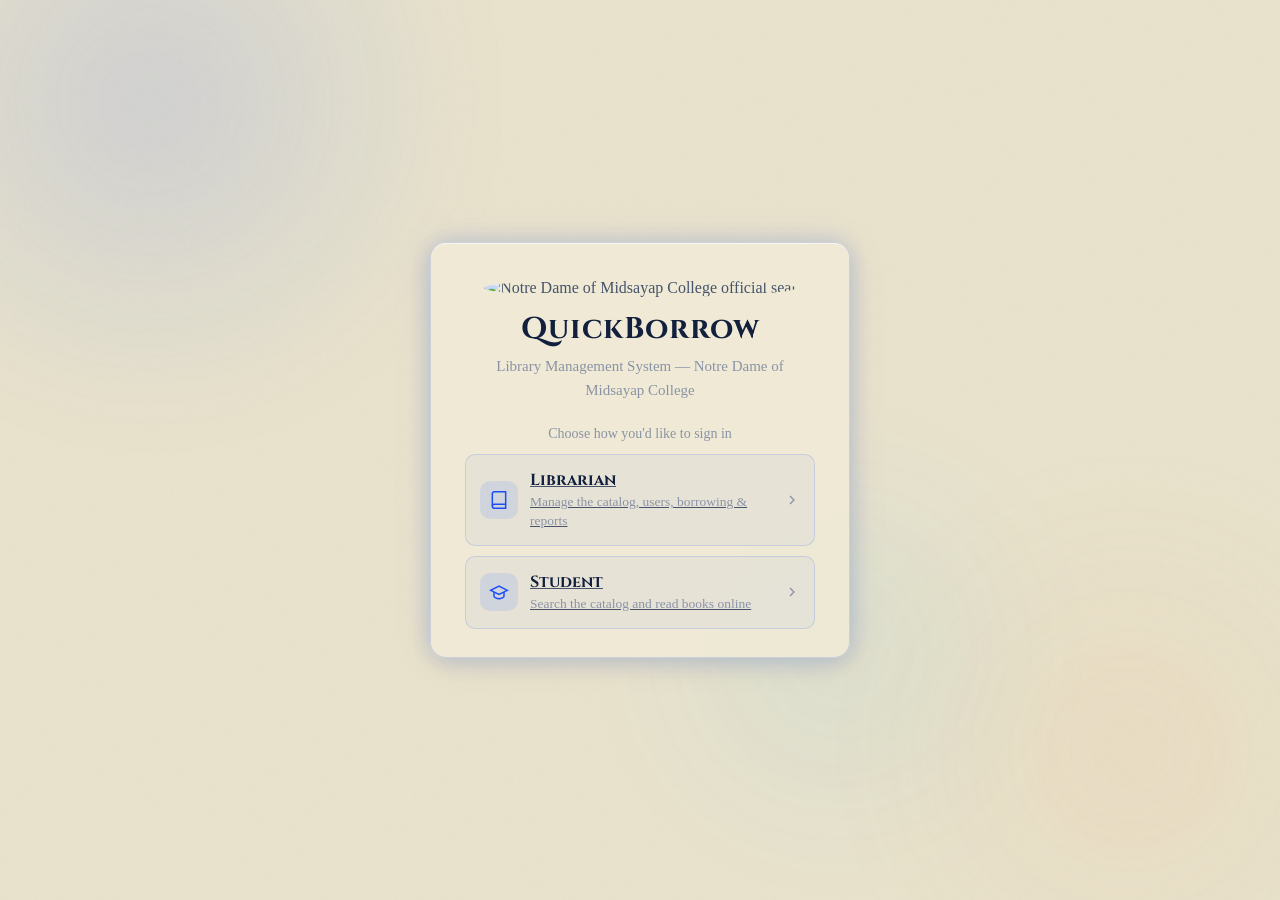
==== index.html @ 8b4ded71 "Add files via upload" ====
<!DOCTYPE html>
<html lang="en">
<head>
  <meta charset="UTF-8"/>
  <meta name="viewport" content="width=device-width, initial-scale=1.0"/>
  <title>QuickBorrow — Notre Dame of Midsayap College</title>
  <link rel="preconnect" href="https://fonts.googleapis.com"/>
  <link href="https://fonts.googleapis.com/css2?family=Cinzel:wght@400;600;700;900&family=Raleway:wght@300;400;500;600;700&family=Fira+Code:wght@400;500&display=swap" rel="stylesheet"/>
  <link rel="stylesheet" href="style.css"/>
</head>
<body class="app-locked">

  <a href="#mainContent" class="skip-link">Skip to main content</a>

  <!-- Ambient background orbs -->
  <div class="orb orb-1"></div>
  <div class="orb orb-2"></div>
  <div class="orb orb-3"></div>
  <div class="noise-overlay"></div>

  <!-- ===================== LANDING: choose a portal ===================== -->
  <div class="login-screen" style="display:flex" id="mainContent">
    <div class="login-card glass-modal" role="main" aria-labelledby="landingTitle" aria-describedby="landingSubtitle">
      <div class="login-logo">
        <img id="landingNdmLogo" alt="Notre Dame of Midsayap College official seal" class="seal-img"/>
      </div>
      <h1 id="landingTitle" class="login-title">QuickBorrow</h1>
      <p id="landingSubtitle" class="login-subtitle">Library Management System — Notre Dame of Midsayap College</p>

      <div class="role-select">
        <p class="role-select-prompt">Choose how you'd like to sign in</p>

        <a href="librarian.html" class="role-select-card">
          <span class="role-select-icon" aria-hidden="true"><svg width="20" height="20" viewBox="0 0 24 24" fill="none" stroke="currentColor" stroke-width="1.8"><path d="M4 19.5A2.5 2.5 0 0 1 6.5 17H20"/><path d="M6.5 2H20v20H6.5A2.5 2.5 0 0 1 4 19.5v-15A2.5 2.5 0 0 1 6.5 2z"/></svg></span>
          <span class="role-select-text">
            <span class="role-select-card-title">Librarian</span>
            <span class="role-select-card-desc">Manage the catalog, users, borrowing &amp; reports</span>
          </span>
          <svg class="role-select-arrow" width="16" height="16" viewBox="0 0 24 24" fill="none" stroke="currentColor" stroke-width="2" aria-hidden="true"><path d="m9 18 6-6-6-6"/></svg>
        </a>

        <a href="student.html" class="role-select-card">
          <span class="role-select-icon" aria-hidden="true"><svg width="20" height="20" viewBox="0 0 24 24" fill="none" stroke="currentColor" stroke-width="1.8"><path d="M22 10 12 5 2 10l10 5 10-5z"/><path d="M6 12v5c0 1.5 3 3 6 3s6-1.5 6-3v-5"/></svg></span>
          <span class="role-select-text">
            <span class="role-select-card-title">Student</span>
            <span class="role-select-card-desc">Search the catalog and read books online</span>
          </span>
          <svg class="role-select-arrow" width="16" height="16" viewBox="0 0 24 24" fill="none" stroke="currentColor" stroke-width="2" aria-hidden="true"><path d="m9 18 6-6-6-6"/></svg>
        </a>
      </div>
    </div>
  </div>

  <script>
    // Each portal is now its own page (librarian.html / student.html) with
    // its own dedicated login form. If someone already has an active
    // session — e.g. they came back to this chooser without logging out —
    // send them straight to their portal instead of making them pick again.
    (function(){
      var role = sessionStorage.getItem('qb2_role');
      var active = sessionStorage.getItem('qb2_session') === 'active';
      if (active && role === 'librarian') window.location.replace('librarian.html');
      if (active && role === 'student') window.location.replace('student.html');
    })();
    var seal = document.getElementById('landingNdmLogo');
    if (seal) seal.src = 'https://tse2.mm.bing.net/th/id/OIP.Dg1QxmBsTRMotX-hBVGp9gHaG8?pid=Api&h=220&P=0';
  </script>
</body>
</html>
---- style.css ----
/* ============================================================
   QUICKBORROW — Notre Dame of Midsayap College
   Color Palette:
   --green (primary):  #1B4EF5  (brand blue — ~30% of the UI:
                                  sidebar, buttons, links, active states)
   --bg-base:           #F5F5F5 (dominant neutral background — ~50%)
   --white:             #FFFFFF (card / surface color — ~20%, "on white")
   --gold (accent):     #F2994A (secondary accent — Popular/Fine highlights)
   --teal:              #17A2E8 (informational accent)
   --red:               #D94040 (status only — overdue/danger; kept for
                                  usability, not part of the brand palette)
   Design: Clean light UI, soft glass cards on a pale grey canvas
   (Variable names kept as --green/--gold for compatibility with the
   rest of the stylesheet — their values now point at the new palette.)
   ============================================================ */

:root {
  /* Core brand colors */
  --green:       #1B4EF5;
  --green-mid:   #2F5DF6;
  --green-lite:  #1B4EF5;
  --green-pale:  rgba(27,78,245,.10);
  --gold:        #F2994A;
  --gold-lite:   #B45309;
  --gold-pale:   rgba(242,153,74,.14);
  --teal:        #17A2E8;
  --teal-pale:   rgba(23,162,232,.14);
  --red:         #D94040;
  --red-pale:    rgba(217,64,64,.10);
  --cream:       #F5F5F5;
  --white:       #FFFFFF;

  /* Backgrounds — softened to a muted khaki tone instead of bright white/grey */
  --bg-base:   #E8E2CC;
  --bg-deep:   #DED6BA;
  --bg-orb1:   #D3C8A3;
  --bg-orb2:   #E3D2AE;
  --bg-orb3:   #D6CBA8;

  /* Glass / surfaces (khaki-tinted cards on the muted canvas) */
  --glass-bg:     rgba(238, 231, 208, 0.74);
  --glass-bg2:    rgba(240, 234, 214, 0.90);
  --glass-border: rgba(27, 78, 245, 0.16);
  --glass-gold:   rgba(242, 153, 74, 0.18);
  --glass-hover:  rgba(27, 78, 245, 0.07);

  /* Text */
  --text-bright: #12203D;
  --text-main:   #47536B;
  --text-dim:    #8A93A6;

  /* Typography */
  --font-display: 'Cinzel', serif;
  --font-body:    'Times New Roman', George-serif;
  --font-mono:    'Fira Code', monospace;

  /* Layout */
  --nav-w:      270px;
  --topbar-h:   62px;
  --radius-sm:  6px;
  --radius:     10px;
  --radius-lg:  16px;

  /* Glows (softened for a light UI) */
  --glow-green: 0 0 24px rgba(27,78,245,.16), 0 0 48px rgba(27,78,245,.06);
  --glow-gold:  0 0 24px rgba(242,153,74,.18), 0 0 48px rgba(242,153,74,.06);
  --glow-teal:  0 0 18px rgba(23,162,232,.16);

  /* Glass shadow */
  --glass-shadow: 0 8px 28px rgba(18,32,61,.08), inset 0 1px 0 rgba(255,255,255,.6);
}


/* ---- RESET ---- */
*, *::before, *::after { box-sizing: border-box; margin: 0; padding: 0; }
html { scroll-behavior: smooth; }
img, svg { max-width: 100%; }
body {
  background: var(--bg-base);
  color: var(--text-main);
  font-family: var(--font-body);
  font-size: 16px;
  font-weight: 400;
  min-height: 100vh;
  overflow-x: hidden;
}

/* ---- AMBIENT BACKGROUND ---- */
.orb {
  position: fixed;
  border-radius: 50%;
  filter: blur(80px);
  opacity: .55;
  pointer-events: none;
  z-index: 0;
  animation: drift 20s infinite alternate ease-in-out;
}
.orb-1 {
  width: 600px; height: 600px;
  background: radial-gradient(circle, rgba(27,78,245,.5), transparent 70%);
  top: -200px; left: -150px;
  animation-duration: 18s;
}
.orb-2 {
  width: 500px; height: 500px;
  background: radial-gradient(circle, rgba(242,153,74,.35), transparent 70%);
  bottom: -100px; right: -100px;
  animation-duration: 24s; animation-delay: -8s;
}
.orb-3 {
  width: 400px; height: 400px;
  background: radial-gradient(circle, rgba(23,162,232,.3), transparent 70%);
  top: 50%; left: 50%;
  animation-duration: 30s; animation-delay: -14s;
}
@keyframes drift {
  0%   { transform: translate(0, 0) scale(1); }
  50%  { transform: translate(30px, -40px) scale(1.05); }
  100% { transform: translate(-20px, 30px) scale(.95); }
}
.noise-overlay {
  position: fixed; inset: 0; z-index: 1;
  background-image: url("data:image/svg+xml,%3Csvg viewBox='0 0 256 256' xmlns='http://www.w3.org/2000/svg'%3E%3Cfilter id='noise'%3E%3CfeTurbulence type='fractalNoise' baseFrequency='0.9' numOctaves='4' stitchTiles='stitch'/%3E%3C/filter%3E%3Crect width='100%25' height='100%25' filter='url(%23noise)' opacity='0.03'/%3E%3C/svg%3E");
  pointer-events: none; opacity: .4;
}

/* ---- GLASSMORPHISM MIXIN ---- */
.glass-card {
  background: var(--glass-bg);
  border: 1px solid var(--glass-border);
  border-radius: var(--radius-lg);
  box-shadow: var(--glass-shadow);
  -webkit-backdrop-filter: blur(20px) saturate(1.4);
  backdrop-filter: blur(20px) saturate(1.4);
  padding: 22px;
  margin-bottom: 18px;
  position: relative; z-index: 2;
  transition: border-color .25s, box-shadow .25s;
}
.glass-card:hover { border-color: rgba(76,125,255,.28); }
.glass-card.no-pad { padding: 0; overflow: hidden; }
/* .glass-card.wide and .glass-card.form-card layout handled by parent grid */

/* ---- SIDEBAR ---- */
.sidebar {
  position: fixed; left: 0; top: 0; bottom: 0;
  width: var(--nav-w);
  background: var(--glass-bg2);
  border-right: 1px solid var(--glass-border);
  -webkit-backdrop-filter: blur(30px) saturate(1.5);
  backdrop-filter: blur(30px) saturate(1.5);
  z-index: 200;
  display: flex; flex-direction: column;
  box-shadow: 4px 0 40px rgba(0,0,0,.5);
  transition: transform .3s cubic-bezier(.4,0,.2,1);
}
/* Vertical gold accent line */
.sidebar::after {
  content: '';
  position: absolute; right: 0; top: 15%; bottom: 15%; width: 1px;
  background: linear-gradient(180deg, transparent, var(--gold), transparent);
  opacity: .35;
}

.sidebar-header {
  display: flex; align-items: center; gap: 14px;
  padding: 20px 18px 16px;
}
.logo-seal {
  width: clamp(44px, 8vw, 56px); height: clamp(44px, 8vw, 56px); flex-shrink: 0;
  border-radius: 50%;
  border: 2px solid rgba(242,153,74,.5);
  overflow: hidden;
  box-shadow: 0 0 0 3px rgba(27,78,245,.3), var(--glow-gold);
  background: rgba(255,255,255,.08);
  display: flex; align-items: center; justify-content: center;
}
.seal-img {
  width: 100%; height: 100%;
  object-fit: cover;
  border-radius: 50%;
}
.logo-school {
  display: block;
  font-family: var(--font-display);
  font-size: 12.5px; font-weight: 600;
  color: var(--gold-lite);
  letter-spacing: .5px;
  line-height: 1.4;
  text-shadow: 0 0 12px rgba(242,153,74,.4);
}
.logo-system {
  display: block;
  font-family: var(--font-mono);
  font-size: 11px; color: var(--text-dim);
  letter-spacing: 1px;
  margin-top: 3px;
}

.sidebar-divider {
  height: 1px;
  background: linear-gradient(90deg, transparent, var(--glass-border), transparent);
  margin: 4px 14px 12px;
}

.nav-links { list-style: none; flex: 1; padding: 0 10px; overflow-y: auto; }
.nav-item {
  display: flex; align-items: center; gap: 12px;
  padding: 11px 14px;
  border-radius: var(--radius);
  cursor: pointer;
  font-family: var(--font-body);
  font-size: 15px; font-weight: 500;
  color: var(--text-dim);
  transition: all .2s;
  position: relative;
  margin-bottom: 4px;
  letter-spacing: .3px;
}
.nav-item::before {
  content: '';
  position: absolute; inset: 0;
  border-radius: var(--radius);
  background: linear-gradient(135deg, rgba(76,125,255,.08), transparent);
  opacity: 0; transition: opacity .2s;
}
.nav-item:hover { color: var(--green-lite); background: rgba(76,125,255,.06); }
.nav-item:hover::before { opacity: 1; }
.nav-item.active {
  color: var(--text-bright);
  background: rgba(27,78,245,.3);
  border: 1px solid rgba(76,125,255,.25);
  box-shadow: 0 2px 16px rgba(27,78,245,.2), inset 0 1px 0 rgba(255,255,255,.05);
}
.nav-item.active::before { opacity: 1; }
.nav-item.active .nav-icon { color: var(--green-lite); }
.nav-icon { display: flex; align-items: center; color: inherit; flex-shrink: 0; }
.nav-label { font-weight: 500; }

.sidebar-footer {
  padding: 14px 18px;
  border-top: 1px solid var(--glass-border);
  display: flex; flex-direction: column; gap: 6px;
}
.system-status {
  display: flex; align-items: center; gap: 8px;
  font-family: var(--font-mono); font-size: 12px;
  color: var(--green-lite); letter-spacing: 1px;
}
.status-dot {
  width: 7px; height: 7px; border-radius: 50%;
  background: var(--green-lite);
  box-shadow: 0 0 8px var(--green-lite);
  animation: statusPulse 2.5s infinite;
}
@keyframes statusPulse {
  0%,100%{opacity:1;box-shadow:0 0 8px var(--green-lite);}
  50%{opacity:.4;box-shadow:0 0 2px var(--green-lite);}
}
.sidebar-clock {
  font-family: var(--font-mono); font-size: 13px;
  color: var(--text-dim); letter-spacing: 2px;
}

/* ---- MAIN CONTENT ---- */
.main-content {
  margin-left: var(--nav-w);
  min-height: 100vh;
  display: flex; flex-direction: column;
  position: relative; z-index: 2;
}

/* ---- TOPBAR ---- */
.topbar {
  height: var(--topbar-h);
  background: var(--glass-bg2);
  border-bottom: 1px solid var(--glass-border);
  -webkit-backdrop-filter: blur(20px);
  backdrop-filter: blur(20px);
  display: flex; align-items: center; gap: 16px;
  padding: 0 28px;
  position: sticky; top: 0; z-index: 100;
  box-shadow: 0 2px 20px rgba(0,0,0,.35);
}
.menu-toggle {
  display: none; background: none; border: none;
  color: var(--green-lite); cursor: pointer;
  padding: 4px;
}
.topbar-title {
  font-family: var(--font-display);
  font-size: 15px; font-weight: 600;
  color: var(--text-bright);
  letter-spacing: 1px;
}
.topbar-right { margin-left: auto; display: flex; align-items: center; gap: 20px; }
.topbar-date {
  font-family: var(--font-mono); font-size: 13px;
  color: var(--text-dim); letter-spacing: .5px;
}
.topbar-user {
  display: flex; align-items: center; gap: 6px;
  font-family: var(--font-body); font-size: 14px; font-weight: 500;
  color: var(--gold-lite);
  padding: 5px 12px;
  background: var(--gold-pale);
  border: 1px solid rgba(242,153,74,.25);
  border-radius: 20px;
}
.topbar-avatar { width: 18px; height: 18px; border-radius: 50%; object-fit: cover; }

/* ---- PAGES ---- */
.page { display: none; padding: 28px 28px; animation: slideUp .3s ease; }
.page.active { display: block; }
@keyframes slideUp {
  from { opacity:0; transform:translateY(12px); }
  to   { opacity:1; transform:none; }
}
.page-header { margin-bottom: 28px; }
.page-title {
  font-family: var(--font-display);
  font-size: 24px; font-weight: 750;
  color: var(--text-bright);
  letter-spacing: 2px;
  line-height: 1.2;
}
.page-subtitle {
  font-family: var(--font-body); font-size: 14px;
  color: var(--text-dim); margin-top: 6px;
  letter-spacing: .5px;
}

/* ---- STAT CARDS ---- */
.stats-grid {
  display: grid;
  grid-template-columns: repeat(auto-fill, minmax(200px,1fr));
  gap: 14px; margin-bottom: 20px;
}
.stat-card {
  background: var(--glass-bg);
  border: 1px solid var(--glass-border);
  border-radius: var(--radius-lg);
  padding: 20px 20px 16px;
  -webkit-backdrop-filter: blur(20px);
  backdrop-filter: blur(20px);
  box-shadow: var(--glass-shadow);
  position: relative; overflow: hidden;
  transition: transform .2s, box-shadow .2s;
}
.stat-card::before {
  content: ''; position: absolute; top:0; left:0; right:0; height:2px;
  border-radius: var(--radius-lg) var(--radius-lg) 0 0;
}
.stat-card:hover { transform: translateY(-3px); }
.stat-card.green-accent::before { background: linear-gradient(90deg, var(--green-lite), transparent); }
.stat-card.green-accent:hover   { box-shadow: var(--glass-shadow), var(--glow-green); border-color: rgba(76,125,255,.35); }
.stat-card.gold-accent::before  { background: linear-gradient(90deg, var(--gold), transparent); }
.stat-card.gold-accent:hover    { box-shadow: var(--glass-shadow), var(--glow-gold); border-color: rgba(242,153,74,.35); }
.stat-card.teal-accent::before  { background: linear-gradient(90deg, var(--teal), transparent); }
.stat-card.teal-accent:hover    { box-shadow: var(--glass-shadow), var(--glow-teal); border-color: rgba(23,162,232,.35); }
.stat-card.red-accent::before   { background: linear-gradient(90deg, var(--red), transparent); }
.stat-card.red-accent:hover     { box-shadow: var(--glass-shadow), 0 0 20px rgba(217,64,64,.2); border-color: rgba(217,64,64,.35); }

.stat-top { display: flex; align-items: center; justify-content: space-between; margin-bottom: 12px; }
.stat-icon-wrap {
  width: 38px; height: 38px;
  border-radius: var(--radius);
  display: flex; align-items: center; justify-content: center;
  border: 1px solid;
}
.stat-icon-wrap.green { background: var(--green-pale); border-color: rgba(76,125,255,.25); color: var(--green-lite); }
.stat-icon-wrap.gold  { background: var(--gold-pale);  border-color: rgba(242,153,74,.25); color: var(--gold-lite); }
.stat-icon-wrap.teal  { background: var(--teal-pale);  border-color: rgba(23,162,232,.25); color: var(--teal); }
.stat-icon-wrap.red   { background: var(--red-pale);   border-color: rgba(217,64,64,.25);  color: var(--red); }
.stat-change {
  font-family: var(--font-mono); font-size: 11px;
  padding: 2px 8px; border-radius: 12px; letter-spacing: 1px;
}
.green-text { color: var(--green-lite); background: var(--green-pale); border: 1px solid rgba(76,125,255,.2); }
.gold-text  { color: var(--gold-lite);  background: var(--gold-pale);  border: 1px solid rgba(242,153,74,.2); }
.teal-text  { color: var(--teal);       background: var(--teal-pale);  border: 1px solid rgba(23,162,232,.2); }
.red-text   { color: var(--red);        background: var(--red-pale);   border: 1px solid rgba(217,64,64,.2); }
.stat-value {
  font-family: var(--font-display);
  font-size: 34px; font-weight: 700; color: var(--text-bright);
  line-height: 1; margin-bottom: 4px;
}
.stat-label { font-size: 13px; color: var(--text-dim); font-weight: 500; letter-spacing: .5px; }
.stat-bar { height: 3px; background: rgba(18,32,61,.08); border-radius: 3px; margin-top: 14px; overflow: hidden; }
.stat-bar-fill { height: 100%; border-radius: 3px; transition: width .9s cubic-bezier(.4,0,.2,1); }
.stat-bar-fill.green { background: linear-gradient(90deg, var(--green), var(--green-lite)); box-shadow: 0 0 8px var(--green-lite); }
.stat-bar-fill.gold  { background: linear-gradient(90deg, var(--gold), var(--gold-lite)); box-shadow: 0 0 8px var(--gold-lite); }
.stat-bar-fill.teal  { background: linear-gradient(90deg, var(--teal), #2ed8b4); }
.stat-bar-fill.red   { background: linear-gradient(90deg, var(--red), #ff6060); }

/* ---- CARD HEADER ---- */
.card-header {
  display: flex; align-items: center; justify-content: space-between;
  margin-bottom: 18px;
}
.card-title {
  font-family: var(--font-display); font-size: 14px; font-weight: 600;
  letter-spacing: 1px; color: var(--text-main);
}

/* Badges */
.badge {
  font-family: var(--font-mono); font-size: 11px; letter-spacing: 1.5px;
  padding: 3px 10px; border-radius: 12px; font-weight: 500;
}
.badge.green  { color: var(--green-lite); background: var(--green-pale); border: 1px solid rgba(76,125,255,.3); }
.badge.gold   { color: var(--gold-lite);  background: var(--gold-pale);  border: 1px solid rgba(242,153,74,.3); }
.badge.red    { color: var(--red);        background: var(--red-pale);   border: 1px solid rgba(217,64,64,.3);
  animation: badgeBlink .9s step-end infinite; }
@keyframes badgeBlink { 0%,100%{opacity:1} 50%{opacity:.3} }

/* ---- CHART LAYOUTS ---- */
.charts-row {
  display: grid;
  grid-template-columns: 2fr 1fr;
  gap: 16px; margin-bottom: 16px;
}
.charts-row.equal { grid-template-columns: 1fr 1fr; }
/* .glass-card.wide spans 2fr naturally via parent .charts-row grid */

/* ---- TABLES ---- */
.table-wrap { overflow-x: auto; }
.data-table { width: 100%; border-collapse: collapse; font-size: 15px; }
.data-table thead tr {
  background: rgba(27,78,245,.15);
  border-bottom: 1px solid var(--glass-border);
}
.data-table th {
  padding: 12px 16px; text-align: left;
  font-family: var(--font-mono); font-size: 11.5px; letter-spacing: 1.5px;
  color: var(--gold-lite); white-space: nowrap; font-weight: 500;
}
.data-table td {
  padding: 11px 16px;
  border-bottom: 1px solid rgba(18,32,61,.07);
  color: var(--text-main); white-space: nowrap;
}
.data-table tbody tr { transition: background .15s; }
.data-table tbody tr:hover { background: rgba(76,125,255,.05); }
.data-table tbody tr:last-child td { border-bottom: none; }

/* Status badges in table */
.status-pill {
  display: inline-flex; align-items: center; gap: 5px;
  padding: 3px 10px; border-radius: 12px;
  font-family: var(--font-mono); font-size: 11px; letter-spacing: 1px;
}
.status-pill.borrowed { color: var(--teal); background: var(--teal-pale); border: 1px solid rgba(23,162,232,.3); }
.status-pill.returned { color: var(--green-lite); background: var(--green-pale); border: 1px solid rgba(76,125,255,.3); }
.status-pill.overdue  {
  color: var(--red); background: var(--red-pale); border: 1px solid rgba(217,64,64,.35);
  animation: overdueGlow 2s infinite;
}
@keyframes overdueGlow {
  0%,100%{box-shadow:0 0 0 0 rgba(217,64,64,.15)}
  50%    {box-shadow:0 0 0 3px rgba(217,64,64,.07)}
}

/* Table action buttons */
.act-edit, .act-del {
  padding: 4px 12px; border-radius: 6px;
  font-family: var(--font-mono); font-size: 11px; letter-spacing: 1px;
  cursor: pointer; border: 1px solid; background: transparent;
  transition: all .15s;
}
.act-edit { color: var(--green-lite); border-color: rgba(76,125,255,.3); }
.act-edit:hover { background: var(--green-pale); }
.act-del  { color: var(--red); border-color: rgba(217,64,64,.3); margin-left: 4px; }
.act-del:hover  { background: var(--red-pale); }

/* ---- ACTION BAR ---- */
.action-bar {
  display: flex; align-items: center; gap: 12px;
  margin-bottom: 18px; flex-wrap: wrap;
}
.search-wrap { flex:1; min-width: 200px; position: relative; }
.search-icon {
  position: absolute; left: 12px; top: 50%;
  transform: translateY(-50%); color: var(--text-dim);
}
.search-input { padding-left: 38px !important; }

/* ---- FORM ELEMENTS ---- */
.glass-input {
  background: rgba(244,238,220,.82);
  border: 1px solid rgba(76,125,255,.18);
  border-radius: var(--radius);
  color: var(--text-bright);
  font-family: var(--font-body); font-size: 15px; font-weight: 400;
  padding: 9px 13px;
  outline: none;
  transition: border-color .2s, box-shadow .2s;
  width: auto;
  backdrop-filter: blur(10px);
}
.glass-input:focus {
  border-color: var(--green-mid);
  box-shadow: 0 0 0 3px rgba(47,93,246,.15);
}
.glass-input.full, .glass-select.full { width: 100%; }
.glass-input::placeholder { color: var(--text-dim); }
.glass-input[type="date"] { color-scheme: light; }

.glass-select {
  background: rgba(244,238,220,.82);
  border: 1px solid rgba(76,125,255,.18);
  border-radius: var(--radius);
  color: var(--text-main);
  font-family: var(--font-body); font-size: 15px;
  padding: 9px 13px;
  outline: none; cursor: pointer;
  transition: border-color .2s;
  backdrop-filter: blur(10px);
}
.glass-select:focus { border-color: var(--green-mid); }
.glass-select.sm { padding: 6px 10px; font-size: 14px; }
.glass-select option { background: #F4EEDC; color: var(--text-bright); }

/* ---- BUTTONS ---- */
.btn-primary {
  display: inline-flex; align-items: center; gap: 6px;
  font-family: var(--font-body); font-size: 15px; font-weight: 600;
  letter-spacing: .5px;
  padding: 9px 20px; border-radius: var(--radius);
  background: linear-gradient(135deg, var(--green), var(--green-mid));
  color: var(--white); border: 1px solid rgba(76,125,255,.4);
  cursor: pointer; transition: all .2s; white-space: nowrap;
  box-shadow: 0 2px 12px rgba(27,78,245,.3);
}
.btn-primary:hover {
  background: linear-gradient(135deg, var(--green-mid), var(--green-lite));
  box-shadow: var(--glow-green), 0 4px 20px rgba(27,78,245,.4);
  transform: translateY(-1px);
}
.btn-gold {
  display: inline-flex; align-items: center; gap: 6px;
  font-family: var(--font-body); font-size: 15px; font-weight: 600;
  letter-spacing: .5px;
  padding: 9px 20px; border-radius: var(--radius);
  background: linear-gradient(135deg, #7a600d, var(--gold));
  color: #fff8e0; border: 1px solid rgba(242,153,74,.4);
  cursor: pointer; transition: all .2s; white-space: nowrap;
  box-shadow: 0 2px 12px rgba(179,110,20,.3);
}
.btn-gold:hover {
  background: linear-gradient(135deg, var(--gold), var(--gold-lite));
  color: var(--bg-base);
  box-shadow: var(--glow-gold), 0 4px 20px rgba(242,153,74,.35);
  transform: translateY(-1px);
}
.btn-outline {
  font-family: var(--font-body); font-size: 15px; font-weight: 500;
  padding: 9px 18px; border-radius: var(--radius);
  background: transparent;
  color: var(--text-dim);
  border: 1px solid rgba(18,32,61,.16);
  cursor: pointer; transition: all .2s;
}
.btn-outline:hover { border-color: rgba(76,125,255,.3); color: var(--text-main); }
.btn-sm {
  padding: 5px 13px; border-radius: 6px;
  font-family: var(--font-mono); font-size: 11.5px; letter-spacing: 1px;
  cursor: pointer; border: 1px solid; background: transparent;
  font-weight: 500; transition: all .15s; white-space: nowrap;
}
.btn-sm.green  { color: var(--green-lite); border-color: rgba(76,125,255,.3); }
.btn-sm.green:hover  { background: var(--green-pale); }
.btn-sm.gold   { color: var(--gold-lite);  border-color: rgba(242,153,74,.3); }
.btn-sm.gold:hover   { background: var(--gold-pale); }
.btn-sm.teal   { color: var(--teal);       border-color: rgba(23,162,232,.3); }
.btn-sm.teal:hover   { background: var(--teal-pale); }
.btn-sm.outline{ color: var(--text-dim);   border-color: rgba(18,32,61,.16); }
.btn-sm.outline:hover{ border-color: rgba(18,32,61,.3); color: var(--text-main); }
.btn-primary.full, .btn-gold.full {
  width: 100%; justify-content: center;
}

/* ---- BORROW/RETURN LAYOUT ---- */
.borrow-grid { display: grid; grid-template-columns: 1fr 1fr; gap: 18px; }
.glass-card.form-card { margin-bottom: 0; }
.form-card-header {
  display: flex; align-items: center; gap: 10px;
  padding: 14px 20px;
  margin: -22px -22px 20px;
  border-radius: var(--radius-lg) var(--radius-lg) 0 0;
  border-bottom: 1px solid var(--glass-border);
  font-family: var(--font-display); font-size: 14px; font-weight: 600;
  letter-spacing: 1px; color: var(--text-bright);
}
.form-card-header.green-header { background: rgba(27,78,245,.25); }
.form-card-header.gold-header  { background: rgba(179,110,20,.2); color: var(--gold-lite); }
.form-fields { display: flex; flex-direction: column; gap: 14px; }
.field-group { display: flex; flex-direction: column; gap: 6px; }
.field-label { font-family: var(--font-mono); font-size: 13px; letter-spacing: 1px; color: var(--text-dim); }
.return-preview {
  background: rgba(18,32,61,.04);
  border: 1px solid var(--glass-border);
  border-radius: var(--radius); padding: 12px;
}
.preview-row {
  display: flex; justify-content: space-between;
  padding: 5px 0; font-family: var(--font-mono); font-size: 13px;
  border-bottom: 1px solid rgba(18,32,61,.08);
}
.preview-row:last-child { border-bottom: none; }
.preview-row span:first-child { color: var(--text-dim); }
.preview-row span:last-child  { color: var(--text-bright); }

/* ---- MODAL ---- */
.modal-overlay {
  position: fixed; inset: 0;
  background: rgba(0,0,0,.7);
  -webkit-backdrop-filter: blur(8px);
  backdrop-filter: blur(8px);
  z-index: 500;
  display: none; align-items: center; justify-content: center;
}
.modal-overlay.open { display: flex; animation: fadeIn .2s ease; }
@keyframes fadeIn { from{opacity:0} to{opacity:1} }
.glass-modal {
  background: rgba(244,238,220,.92);
  border: 1px solid rgba(76,125,255,.3);
  border-radius: var(--radius-lg);
  width: min(580px, 95vw);
  box-shadow: 0 30px 70px rgba(18,32,61,.2), var(--glow-green);
  -webkit-backdrop-filter: blur(30px);
  backdrop-filter: blur(30px);
  animation: modalSlide .25s cubic-bezier(.34,1.56,.64,1);
}
@keyframes modalSlide { from{transform:scale(.92) translateY(10px);opacity:0} to{transform:none;opacity:1} }
.modal-header {
  display: flex; align-items: center; justify-content: space-between;
  padding: 18px 22px;
  border-bottom: 1px solid var(--glass-border);
  background: rgba(27,78,245,.12);
  border-radius: var(--radius-lg) var(--radius-lg) 0 0;
}
.modal-title {
  font-family: var(--font-display); font-size: 15px; font-weight: 600;
  letter-spacing: 1.5px; color: var(--text-bright);
}
.modal-close {
  background: none; border: none; color: var(--text-dim);
  cursor: pointer; transition: color .15s; padding: 2px;
}
.modal-close:hover { color: var(--red); }
.modal-body { padding: 22px; }
.form-row { display: grid; grid-template-columns: 1fr 1fr; gap: 14px; margin-bottom: 14px; }
.modal-footer {
  display: flex; justify-content: flex-end; gap: 10px;
  padding: 16px 22px;
  border-top: 1px solid var(--glass-border);
  background: rgba(18,32,61,.03);
  border-radius: 0 0 var(--radius-lg) var(--radius-lg);
}

/* ---- BOOK READER (student: open & read) ---- */
.modal-reader { width: min(680px, 95vw); }
.reader-body { padding: 20px 22px 6px; }
.reader-meta { display: flex; align-items: flex-start; gap: 14px; margin-bottom: 16px; }
.reader-cover {
  flex-shrink: 0; width: 52px; height: 68px; border-radius: 6px;
  display: flex; align-items: center; justify-content: center;
  font-family: var(--font-display); font-weight: 700; font-size: 22px; color: #fff;
  background: linear-gradient(155deg, var(--green), var(--green-mid));
  box-shadow: 0 8px 18px rgba(18,32,61,.25);
}
.reader-meta-text h3 { margin: 0 0 2px; font-family: var(--font-display); font-size: 17px; color: var(--text-bright); }
.reader-meta-text p { margin: 0 0 6px; font-size: 14px; color: var(--text-dim); }
.reader-preview-badge {
  display: inline-block; font-size: 12.5px; font-weight: 600; letter-spacing: .3px;
  color: var(--gold-lite); background: rgba(242,153,74,.12);
  border: 1px solid rgba(242,153,74,.3); border-radius: 20px; padding: 3px 9px;
}
.reader-page {
  min-height: 220px; max-height: 46vh; overflow-y: auto;
  background: rgba(18,32,61,.03); border: 1px solid var(--glass-border);
  border-radius: var(--radius); padding: 18px 20px; margin-bottom: 14px;
  font-size: 15.5px; line-height: 1.8; color: var(--text-main);
  white-space: pre-line;
}
.reader-footer { justify-content: space-between; align-items: center; flex-wrap: wrap; gap: 10px; }
.reader-nav { display: flex; align-items: center; gap: 10px; }
.reader-page-indicator { font-family: var(--font-mono); font-size: 13.5px; color: var(--text-dim); min-width: 90px; text-align: center; }
.reader-nav .btn-outline:disabled { opacity: .4; cursor: not-allowed; }

/* ---- REPORTS — EXPORT CARDS ---- */
.export-grid {
  display: grid; grid-template-columns: repeat(auto-fill, minmax(270px,1fr));
  gap: 14px; margin-bottom: 20px;
}
.export-card {
  background: var(--glass-bg);
  border-radius: var(--radius-lg); border: 1px solid var(--glass-border);
  padding: 18px; display: flex; align-items: flex-start; gap: 14px;
  backdrop-filter: blur(20px); box-shadow: var(--glass-shadow);
  transition: border-color .2s;
}
.export-card.green-border:hover { border-color: rgba(76,125,255,.35); }
.export-card.gold-border:hover  { border-color: rgba(242,153,74,.35); }
.export-card.teal-border:hover  { border-color: rgba(23,162,232,.35); }
.export-icon-wrap {
  width: 42px; height: 42px; flex-shrink: 0;
  border-radius: var(--radius); display: flex; align-items: center; justify-content: center;
  border: 1px solid;
}
.export-icon-wrap.green { background: var(--green-pale); border-color: rgba(76,125,255,.25); color: var(--green-lite); }
.export-icon-wrap.gold  { background: var(--gold-pale);  border-color: rgba(242,153,74,.25); color: var(--gold-lite); }
.export-icon-wrap.teal  { background: var(--teal-pale);  border-color: rgba(23,162,232,.25); color: var(--teal); }
.export-body { flex: 1; }
.export-title { font-family: var(--font-display); font-size: 13px; font-weight: 600; letter-spacing: 1px; color: var(--text-bright); margin-bottom: 5px; }
.export-desc  { font-size: 13px; color: var(--text-dim); line-height: 1.6; }
.export-btns  { display: flex; gap: 6px; align-items: flex-start; flex-direction: column; flex-shrink: 0; }

/* Power BI card */
.pbi-card { border-color: rgba(242,153,74,.25); background: rgba(242,153,74,.06); }
.pbi-steps { display: flex; flex-direction: column; gap: 10px; }
.pbi-step  { display: flex; gap: 14px; font-size: 15px; color: var(--text-main); line-height: 1.6; align-items: flex-start; }
.pbi-num {
  font-family: var(--font-mono); font-size: 11.5px;
  color: var(--gold); padding: 2px 8px;
  border: 1px solid rgba(242,153,74,.3);
  border-radius: 4px; flex-shrink: 0; letter-spacing: 1px;
}

/* Overdue rows */
.overdue-tr td { color: rgba(217,64,64,.9) !important; }
.overdue-tr { background: rgba(217,64,64,.03) !important; }

/* ---- EMPTY STATE ---- */
.empty-state {
  text-align: center; padding: 40px;
  font-family: var(--font-mono); font-size: 13px;
  color: var(--text-dim); letter-spacing: 1px;
}

/* ---- TOAST ---- */
.toast {
  position: fixed; bottom: 24px; right: 24px;
  background: rgba(18,32,61,.95);
  border-left: 3px solid var(--green-lite);
  border: 1px solid rgba(255,255,255,.08);
  border-left: 3px solid var(--green-lite);
  padding: 12px 18px; border-radius: var(--radius);
  font-family: var(--font-body); font-size: 15px;
  color: #ffffff;
  backdrop-filter: blur(20px);
  box-shadow: 0 8px 30px rgba(18,32,61,.35);
  transform: translateY(80px); opacity: 0;
  transition: all .3s cubic-bezier(.4,0,.2,1);
  z-index: 1000; max-width: 300px;
}
.toast.show   { transform: none; opacity: 1; }
.toast.success{ border-left-color: var(--green-lite); }
.toast.error  { border-left-color: var(--red); }
.toast.warning{ border-left-color: var(--gold); }

/* ---- SCROLLBAR ---- */
::-webkit-scrollbar { width: 5px; height: 5px; }
::-webkit-scrollbar-track { background: rgba(18,32,61,.06); }
::-webkit-scrollbar-thumb { background: rgba(76,125,255,.25); border-radius: 3px; }
::-webkit-scrollbar-thumb:hover { background: rgba(76,125,255,.45); }

/* ---- RESPONSIVE ---- */
@media (max-width: 960px) {
  .sidebar { transform: translateX(-100%); }
  .sidebar.open { transform: none; }
  .main-content { margin-left: 0; }
  .menu-toggle { display: flex; }
  .charts-row, .charts-row.equal { grid-template-columns: 1fr; }
  .borrow-grid { grid-template-columns: 1fr; }
  .form-row { grid-template-columns: 1fr; }
  .stats-grid { grid-template-columns: repeat(2,1fr); }
}
@media (max-width: 580px) {
  .page { padding: 16px; }
  .stats-grid { grid-template-columns: 1fr 1fr; }
  .action-bar { flex-direction: column; align-items: stretch; }
  .topbar-right .topbar-date { display: none; }
  .export-grid { grid-template-columns: 1fr; }
  .topbar { padding: 0 14px; gap: 8px; }
  .topbar-right { gap: 8px; }
  .topbar-user span#topbarUserName,
  .topbar-user #topbarUserName { display: none; }
  .topbar-user { padding: 5px 8px; }
}

/* ============================================================
   BOOK CONDITION / ISSUE REPORT — ADD THESE TO style.css
   ============================================================ */

.form-card-header.red-header {
  background: rgba(217, 64, 64, 0.12);
  color: var(--red);
  border-bottom: 1px solid rgba(217,64,64,.2);
  display: flex;
  align-items: center;
  gap: 10px;
  font-family: var(--font-display);
  font-size: 14px;
  font-weight: 600;
  letter-spacing: 1px;
}

.issue-report-hint {
  font-size: 14px;
  color: var(--text-dim);
  line-height: 1.7;
  margin-bottom: 18px;
  padding: 10px 14px;
  background: rgba(217,64,64,.05);
  border-left: 3px solid rgba(217,64,64,.35);
  border-radius: 0 var(--radius-sm) var(--radius-sm) 0;
}

.issue-report-grid {
  display: grid;
  grid-template-columns: 340px 1fr;
  gap: 22px;
  align-items: start;
}

.issue-history-scroll {
  max-height: 380px;
  overflow-y: auto;
}

.glass-textarea {
  background: rgba(244,238,220,.82);
  border: 1px solid rgba(76,125,255,.18);
  border-radius: var(--radius);
  color: var(--text-bright);
  font-family: var(--font-body);
  font-size: 15px;
  font-weight: 400;
  padding: 9px 13px;
  outline: none;
  transition: border-color .2s, box-shadow .2s;
  width: 100%;
  resize: vertical;
  backdrop-filter: blur(10px);
  line-height: 1.6;
  min-height: 90px;
}
.glass-textarea:focus {
  border-color: rgba(217,64,64,.5);
  box-shadow: 0 0 0 3px rgba(217,64,64,.1);
}
.glass-textarea::placeholder { color: var(--text-dim); }

.btn-red {
  display: inline-flex;
  align-items: center;
  gap: 6px;
  font-family: var(--font-body);
  font-size: 15px;
  font-weight: 600;
  letter-spacing: .5px;
  padding: 9px 20px;
  border-radius: var(--radius);
  background: linear-gradient(135deg, rgba(140,30,30,1), var(--red));
  color: #ffe0e0;
  border: 1px solid rgba(217,64,64,.4);
  cursor: pointer;
  transition: all .2s;
  white-space: nowrap;
  box-shadow: 0 2px 12px rgba(140,30,30,.3);
}
.btn-red:hover {
  background: linear-gradient(135deg, var(--red), #ff6060);
  box-shadow: 0 0 20px rgba(217,64,64,.35), 0 4px 20px rgba(140,30,30,.4);
  transform: translateY(-1px);
}
.btn-red.full { width: 100%; justify-content: center; }

.issue-type-tag {
  display: inline-block;
  padding: 2px 9px;
  border-radius: 10px;
  font-family: var(--font-mono);
  font-size: 11px;
  letter-spacing: .8px;
  color: var(--gold-lite);
  background: rgba(242,153,74,.1);
  border: 1px solid rgba(242,153,74,.25);
  white-space: nowrap;
}

.issue-txn-preview {
  background: rgba(18,32,61,.04);
  border: 1px solid var(--glass-border);
  border-radius: var(--radius);
  padding: 10px 12px;
}

.export-card.red-border:hover { border-color: rgba(217,64,64,.35); }
.export-icon-wrap.red {
  background: var(--red-pale);
  border-color: rgba(217,64,64,.25);
  color: var(--red);
}

@media (max-width: 960px) {
  .issue-report-grid { grid-template-columns: 1fr; }
  .issue-history-scroll { max-height: 260px; }
}

/* ============================================================
   HCI UPGRADE LAYER
   Login screen - Accessibility toolbar - Breadcrumbs -
   Focus states - High contrast - Form validation feedback
   ============================================================ */

/* ---- SKIP LINK (keyboard users can bypass the sidebar) ---- */
.skip-link {
  position: absolute; left: -999px; top: auto;
  background: var(--green-lite); color: #ffffff;
  padding: 10px 18px; border-radius: 0 0 8px 0;
  font-family: var(--font-body); font-weight: 700; font-size: 15px;
  z-index: 3000; text-decoration: none;
}
.skip-link:focus { left: 0; top: 0; }

/* ---- GLOBAL KEYBOARD FOCUS VISIBILITY ---- */
a:focus-visible, button:focus-visible, input:focus-visible,
select:focus-visible, textarea:focus-visible, [tabindex]:focus-visible,
.nav-item:focus-visible {
  outline: 2px solid var(--gold-lite);
  outline-offset: 2px;
  border-radius: 4px;
}

/* ---- VISUALLY HIDDEN (screen-reader only labels) ---- */
.visually-hidden {
  position: absolute; width: 1px; height: 1px;
  padding: 0; margin: -1px; overflow: hidden;
  clip: rect(0,0,0,0); white-space: nowrap; border: 0;
}

/* ---- APP LOCK / LOGIN SCREEN ---- */
.app-shell { display: block; }
body.app-locked .app-shell { display: none; }
body.app-locked .orb, body.app-locked .noise-overlay { opacity: .3; }
.login-screen { display: none; }
body.app-locked .login-screen {
  display: flex; align-items: center; justify-content: center;
  position: fixed; inset: 0; z-index: 500;
  padding: 24px;
}

.login-card {
  position: relative; z-index: 2;
  width: 100%; max-width: 420px;
  padding: 36px 34px 28px;
  text-align: center;
  border-radius: var(--radius-lg);
  background: var(--glass-bg2);
  border: 1px solid var(--glass-border);
  backdrop-filter: blur(24px);
  box-shadow: var(--glass-shadow), var(--glow-green);
}
.login-logo { margin-bottom: 12px; }
.login-logo .seal-img { width: clamp(60px, 18vw, 80px); height: clamp(60px, 18vw, 80px); border-radius: 50%; object-fit: cover; }
.login-title {
  font-family: var(--font-display); font-weight: 700; font-size: 30px;
  letter-spacing: 1px; color: var(--text-bright); margin-bottom: 6px;
}
.login-subtitle {
  font-size: 15px; color: var(--text-dim); line-height: 1.55;
  margin-bottom: 24px;
}
.login-card form { text-align: left; display: flex; flex-direction: column; gap: 16px; }
.password-wrap { position: relative; display: flex; }
.password-wrap .glass-input { padding-right: 40px; }
.password-toggle {
  position: absolute; right: 6px; top: 50%; transform: translateY(-50%);
  background: none; border: none; color: var(--text-dim);
  cursor: pointer; padding: 6px; display: flex; border-radius: 6px;
}
.password-toggle:hover { color: var(--text-bright); }
.required-mark { color: var(--red); }

.field-error {
  display: block; min-height: 14px;
  font-size: 13px; color: var(--red);
  font-family: var(--font-body);
}
.glass-input.invalid, .glass-select.invalid {
  border-color: var(--red);
  box-shadow: 0 0 0 3px rgba(217,64,64,.12);
}

.login-options {
  display: flex; align-items: center; justify-content: space-between;
  font-size: 14px;
}
.checkbox-label { display: flex; align-items: center; gap: 7px; color: var(--text-main); cursor: pointer; }
.checkbox-label input { accent-color: var(--green-lite); width: 15px; height: 15px; cursor: pointer; }
.login-link { color: var(--gold-lite); text-decoration: none; }
.login-link:hover { text-decoration: underline; }

.login-form-error {
  display: none;
  background: var(--red-pale); border: 1px solid rgba(217,64,64,.35);
  color: #ffdada; font-size: 14px; padding: 9px 12px;
  border-radius: var(--radius-sm);
}
.login-form-error.show { display: block; }

.login-submit { margin-top: 4px; font-size: 16px; padding: 11px 20px; }

.login-demo-hint {
  margin-top: 20px; padding-top: 16px;
  border-top: 1px dashed var(--glass-border);
  font-size: 13px; color: var(--text-dim); line-height: 1.6;
}
.login-demo-hint code {
  background: rgba(76,125,255,.12); color: var(--green-lite);
  padding: 2px 6px; border-radius: 4px; font-family: var(--font-mono);
}
.login-switch-portal {
  margin-top: 14px; text-align: center;
  font-size: 13.5px; color: var(--text-dim);
}
.login-switch-portal .login-link { font-weight: 600; }
.login-access-note {
  font-size: 13.5px; color: var(--text-dim); line-height: 1.5;
  margin: -8px 0 16px; padding: 8px 10px;
  background: rgba(27,78,245,.05); border-left: 2px solid rgba(27,78,245,.3);
  border-radius: 0 var(--radius-sm) var(--radius-sm) 0;
}


@media (max-width: 480px) {
  .login-card { padding: 28px 20px 22px; }
  .login-title { font-size: 26px; }
}
@media (max-width: 360px) {
  .login-card { padding: 22px 16px 18px; max-width: 100%; }
  .login-title { font-size: 22px; }
  .login-subtitle { font-size: 13px; }
  .role-select-card { padding: 12px; gap: 10px; }
}

/* ---- BREADCRUMBS (navigation orientation) ---- */
.breadcrumb {
  display: flex; align-items: center; gap: 6px;
  padding: 10px 26px 0;
  font-family: var(--font-mono); font-size: 12.5px;
  letter-spacing: .6px; color: var(--text-dim);
}
.breadcrumb .crumb { color: var(--text-dim); }
.breadcrumb .crumb.current { color: var(--gold-lite); }
.breadcrumb .sep { color: var(--text-dim); opacity: .5; }
@media (max-width: 580px) { .breadcrumb { padding: 8px 16px 0; } }

/* ---- ACCESSIBILITY TOOLBAR ---- */
.a11y-toolbar { display: flex; align-items: center; gap: 6px; margin-right: 6px; }
.a11y-btn {
  min-width: 30px; height: 30px; padding: 0 7px;
  display: inline-flex; align-items: center; justify-content: center;
  background: rgba(244,238,220,.75); border: 1px solid var(--glass-border);
  border-radius: 7px; color: var(--text-main); cursor: pointer;
  font-family: var(--font-mono); font-size: 13px; font-weight: 600;
  transition: all .15s;
}
.a11y-btn:hover { border-color: rgba(76,125,255,.4); color: var(--text-bright); }
.a11y-btn[aria-pressed="true"] { background: var(--green-pale); color: var(--green-lite); border-color: rgba(76,125,255,.5); }
@media (max-width: 700px) { .a11y-toolbar { margin-right: 2px; } }

/* ---- LOGOUT BUTTON ---- */
.logout-btn {
  display: flex; align-items: center; gap: 7px;
  width: 100%; margin-top: 10px; padding: 9px 12px;
  background: rgba(217,64,64,.08); border: 1px solid rgba(217,64,64,.25);
  border-radius: var(--radius-sm); color: #f0a8a8;
  font-family: var(--font-body); font-size: 14px; font-weight: 600;
  cursor: pointer; transition: all .15s;
}
.logout-btn:hover { background: rgba(217,64,64,.16); color: #ffd6d6; }

/* ---- HIGH CONTRAST MODE ----
   Raises text/background contrast for low-vision users while
   preserving the brand palette's hue relationships. */
body.high-contrast {
  --bg-base: #000000;
  --glass-bg: rgba(0,0,0,.88);
  --glass-bg2: rgba(0,0,0,.94);
  --glass-border: rgba(255,255,255,.45);
  --text-bright: #ffffff;
  --text-main: #f2f2f2;
  --text-dim: #d8d8d8;
  --green-lite: #5CFF8A;
  --gold-lite: #FFE566;
  /* Pale badge/pill backgrounds stay LIGHT by default (meant to sit behind
     dark text on a light page). In high-contrast they must go dark too,
     otherwise the bright text above now paired with them becomes
     light-on-light and disappears. */
  --green-pale: rgba(92,255,138,.16);
  --gold-pale:  rgba(255,229,102,.16);
  --teal-pale:  rgba(23,162,232,.22);
  --red-pale:   rgba(217,64,64,.22);
}
body.high-contrast .orb, body.high-contrast .noise-overlay { display: none; }
body.high-contrast .glass-card, body.high-contrast .glass-modal,
body.high-contrast .login-card, body.high-contrast .sidebar,
body.high-contrast .topbar {
  border-color: rgba(255,255,255,.5) !important;
}
/* These components had fixed light backgrounds baked in for the normal
   light theme — without an explicit override here, high-contrast's white
   text would land on that same light background and disappear. */
body.high-contrast .glass-modal {
  background: rgba(0,0,0,.94) !important;
}
body.high-contrast .glass-input, body.high-contrast .glass-select,
body.high-contrast .glass-textarea {
  background: rgba(0,0,0,.75) !important;
  border-color: rgba(255,255,255,.55) !important;
  color: #ffffff !important;
}
body.high-contrast .glass-input::placeholder,
body.high-contrast .glass-textarea::placeholder { color: rgba(255,255,255,.6) !important; }
body.high-contrast .glass-select option { background: #000000 !important; color: #ffffff !important; }
body.high-contrast .glass-input[type="date"] { color-scheme: dark !important; }
body.high-contrast .book-card, body.high-contrast .role-select-card,
body.high-contrast .export-card, body.high-contrast .return-preview,
body.high-contrast .issue-txn-preview, body.high-contrast .a11y-btn,
body.high-contrast .modal-footer, body.high-contrast .pbi-card,
body.high-contrast .reader-page, body.high-contrast .announcement-item,
body.high-contrast .profile-card, body.high-contrast .stat-card,
body.high-contrast .role-toggle, body.high-contrast .notif-item[class*="notif-channel-"] {
  background: rgba(0,0,0,.75) !important;
}
body.high-contrast a, body.high-contrast .nav-label,
body.high-contrast .field-label, body.high-contrast .card-title {
  color: #ffffff !important;
}

/* ---- ADJUSTABLE FONT SIZE (readability) ---- */
/* ============================================================
   NEW VERSION ADDITIONS — role toggle, student portal,
   reservations, notifications, fines, extended book fields.
   Purely additive: nothing above this line was changed.
   ============================================================ */

/* Login role toggle (segmented control) — retained for any legacy reference */
.role-toggle {
  display: flex; gap: 6px; margin-bottom: 18px;
  background: rgba(18,32,61,.03); border: 1px solid var(--glass-border);
  border-radius: var(--radius); padding: 4px;
}
.role-toggle-btn {
  flex: 1; display: flex; align-items: center; justify-content: center; gap: 6px;
  padding: 9px 10px; border: none; border-radius: var(--radius-sm);
  background: transparent; color: var(--text-dim); font-family: var(--font-body);
  font-size: 15px; font-weight: 600; cursor: pointer; transition: all .15s ease;
  min-height: 44px;
}
.role-toggle-btn:hover { color: var(--text-main); background: var(--glass-hover); }
.role-toggle-btn.active {
  background: var(--green-pale); color: var(--green-lite);
  border: 1px solid rgba(76,125,255,.3);
}
.role-toggle-btn svg { flex-shrink: 0; }

/* ---- LOGIN: role selection (Step 1) — two distinct portals to choose from ---- */
.role-select { display: flex; flex-direction: column; gap: 10px; text-align: left; }
.role-select-prompt {
  font-size: 14px; color: var(--text-dim); margin: 0 0 2px; text-align: center;
}
.role-select-card {
  display: flex; align-items: center; gap: 12px;
  width: 100%; padding: 14px 14px;
  background: rgba(27,78,245,.04); border: 1px solid var(--glass-border);
  border-radius: var(--radius); color: var(--text-main);
  cursor: pointer; transition: all .15s ease; text-align: left;
}
.role-select-card:hover, .role-select-card:focus-visible {
  background: var(--green-pale); border-color: rgba(76,125,255,.4);
  transform: translateY(-1px);
}
.role-select-icon {
  flex-shrink: 0; width: 38px; height: 38px; border-radius: 10px;
  display: flex; align-items: center; justify-content: center;
  background: rgba(76,125,255,.14); color: var(--green-lite);
}
.role-select-text { flex: 1; display: flex; flex-direction: column; gap: 2px; }
.role-select-card-title { font-family: var(--font-display); font-weight: 700; font-size: 16px; color: var(--text-bright); }
.role-select-card-desc { font-size: 13.5px; color: var(--text-dim); line-height: 1.4; }
.role-select-arrow { flex-shrink: 0; color: var(--text-dim); }
.role-select-card:hover .role-select-arrow { color: var(--green-lite); }

/* ---- LOGIN: per-role panel (Step 2) — each portal's own, separate form ---- */
.login-role-panel { text-align: left; }
.login-back-btn {
  display: inline-flex; align-items: center; gap: 5px;
  background: none; border: none; color: var(--text-dim);
  font-family: var(--font-body); font-size: 14px; font-weight: 600;
  cursor: pointer; padding: 4px 0; margin-bottom: 14px;
}
.login-back-btn:hover { color: var(--green-lite); }
.login-role-heading {
  display: flex; align-items: center; gap: 8px;
  font-family: var(--font-display); font-weight: 700; font-size: 15px;
  letter-spacing: .3px; color: var(--text-bright);
  margin-bottom: 16px; color: var(--green-lite);
}


/* Nav notification badge */
.nav-badge {
  margin-left: auto; background: var(--red); color: #fff;
  font-family: var(--font-mono); font-size: 12px; font-weight: 700;
  min-width: 18px; height: 18px; border-radius: 9px;
  display: inline-flex; align-items: center; justify-content: center;
  padding: 0 5px;
}
.nav-item { display: flex; }

/* Extended book modal details */
.book-more-details {
  margin-top: 16px; border-top: 1px solid var(--glass-border); padding-top: 14px;
}
.book-more-details summary {
  cursor: pointer; color: var(--gold-lite); font-family: var(--font-body);
  font-size: 15px; font-weight: 600; margin-bottom: 12px; min-height: 44px;
  display: flex; align-items: center;
}
.book-more-details summary:focus-visible { outline: 2px solid var(--gold-lite); outline-offset: 2px; }

/* Fine calculation settings row (Reports page) */
.fine-settings-row {
  display: flex; align-items: flex-end; gap: 24px; flex-wrap: wrap; margin-bottom: 8px;
}
.fine-rate-field { margin-bottom: 0; }

/* Student catalog: book grid + cards */
.book-grid {
  display: grid; grid-template-columns: repeat(auto-fill, minmax(260px, 1fr));
  gap: 18px;
}
.book-card {
  background: var(--glass-bg); border: 1px solid var(--glass-border);
  border-radius: var(--radius-lg); padding: 18px; box-shadow: var(--glass-shadow);
  display: flex; flex-direction: column; gap: 8px;
}
.book-card-top { display: flex; align-items: center; justify-content: space-between; gap: 8px; flex-wrap: wrap; }
.book-card-title {
  font-family: var(--font-display); font-size: 17px; color: var(--text-bright);
  margin: 2px 0 0;
}
.book-card-subtitle { font-size: 14px; color: var(--text-dim); font-style: italic; margin: 0; }
.book-card-meta { font-size: 14px; color: var(--green-lite); margin: 0; }
.book-card-desc {
  font-size: 14.5px; color: var(--text-main); line-height: 1.5; margin: 4px 0;
}
.book-card-details {
  display: flex; flex-direction: column; gap: 3px; font-size: 13px;
  color: var(--text-dim); font-family: var(--font-mono);
  border-top: 1px solid var(--glass-border); padding-top: 8px; margin-top: 4px;
}
.book-card-details strong { color: var(--text-main); font-weight: 500; }
.book-card button:disabled { opacity: .55; cursor: not-allowed; }

/* Announcements list (Student My Dashboard) */
.announcement-list { list-style: none; margin: 0; padding: 0; display: flex; flex-direction: column; gap: 12px; }
.announcement-item {
  display: flex; flex-direction: column; gap: 3px;
  padding: 12px 14px; border-radius: var(--radius); background: rgba(18,32,61,.03);
  border: 1px solid var(--glass-border);
}
.announcement-item strong { color: var(--gold-lite); font-size: 15px; }
.announcement-item span { color: var(--text-main); font-size: 14.5px; line-height: 1.5; }

/* Notifications list (shared) */
.notif-list { list-style: none; margin: 0; padding: 6px; display: flex; flex-direction: column; gap: 2px; }
.notif-item {
  display: flex; align-items: flex-start; gap: 12px;
  padding: 14px 16px; border-radius: var(--radius);
  border-bottom: 1px solid var(--glass-border);
}
.notif-item:last-child { border-bottom: none; }
.notif-icon { font-size: 18px; line-height: 1.4; flex-shrink: 0; }
.notif-text { display: flex; flex-direction: column; gap: 2px; }
.notif-text strong { color: var(--text-bright); font-size: 15.5px; }
.notif-text span { color: var(--text-main); font-size: 14.5px; line-height: 1.5; }
.notif-item.notif-overdue .notif-icon { filter: drop-shadow(0 0 4px var(--red)); }
.notif-item.notif-reservation .notif-icon,
.notif-item.notif-due .notif-icon { filter: drop-shadow(0 0 4px var(--gold-lite)); }
.notif-item[class*="notif-channel-"] { background: rgba(27,78,245,.03); }
.notif-item[class*="notif-channel-"] .notif-icon { filter: drop-shadow(0 0 4px var(--green-lite)); }

/* Responsive: stack book grid tighter on small screens */
@media (max-width: 580px) {
  .book-grid { grid-template-columns: 1fr; }
  .fine-settings-row { flex-direction: column; align-items: stretch; gap: 12px; }
}

/* High-contrast coverage for new components */
body.high-contrast .role-toggle-btn.active { background: #000; color: #fff; border-color: #fff; }
body.high-contrast .book-card,
body.high-contrast .announcement-item { border-color: rgba(255,255,255,.5) !important; }

/* ---- MY PROFILE (student: avatar + Gmail) ---- */
.profile-card { padding: 22px; }
.profile-avatar-row { display: flex; align-items: center; gap: 18px; flex-wrap: wrap; }
.profile-avatar-wrap {
  position: relative; width: 84px; height: 84px; flex-shrink: 0;
}
.profile-avatar, .profile-avatar-fallback {
  width: 84px; height: 84px; border-radius: 50%;
  object-fit: cover; display: flex; align-items: center; justify-content: center;
  background: linear-gradient(155deg, var(--green), var(--green-mid));
  color: #fff; font-family: var(--font-display); font-weight: 700; font-size: 30px;
  border: 3px solid var(--white); box-shadow: var(--glass-shadow);
}
.profile-avatar-fallback { position: relative; z-index: 1; }
.profile-avatar { position: absolute; inset: 0; z-index: 2; display: none; }
.profile-avatar.has-image { display: block; }
.profile-avatar-edit {
  position: absolute; right: -2px; bottom: -2px; z-index: 3;
  width: 28px; height: 28px; border-radius: 50%;
  background: var(--green); color: #fff;
  display: flex; align-items: center; justify-content: center;
  cursor: pointer; border: 2px solid var(--white); box-shadow: 0 2px 8px rgba(18,32,61,.3);
  padding: 0; font: inherit; appearance: none;
}
.profile-avatar-edit:hover { background: var(--green-mid); }
.profile-avatar-info { display: flex; flex-direction: column; gap: 4px; }
.profile-name { font-family: var(--font-display); font-size: 17px; font-weight: 700; color: var(--text-bright); }
.profile-meta { font-size: 14px; color: var(--text-dim); }
.sm-btn { align-self: flex-start; margin-top: 6px; padding: 5px 12px; font-size: 13.5px; }
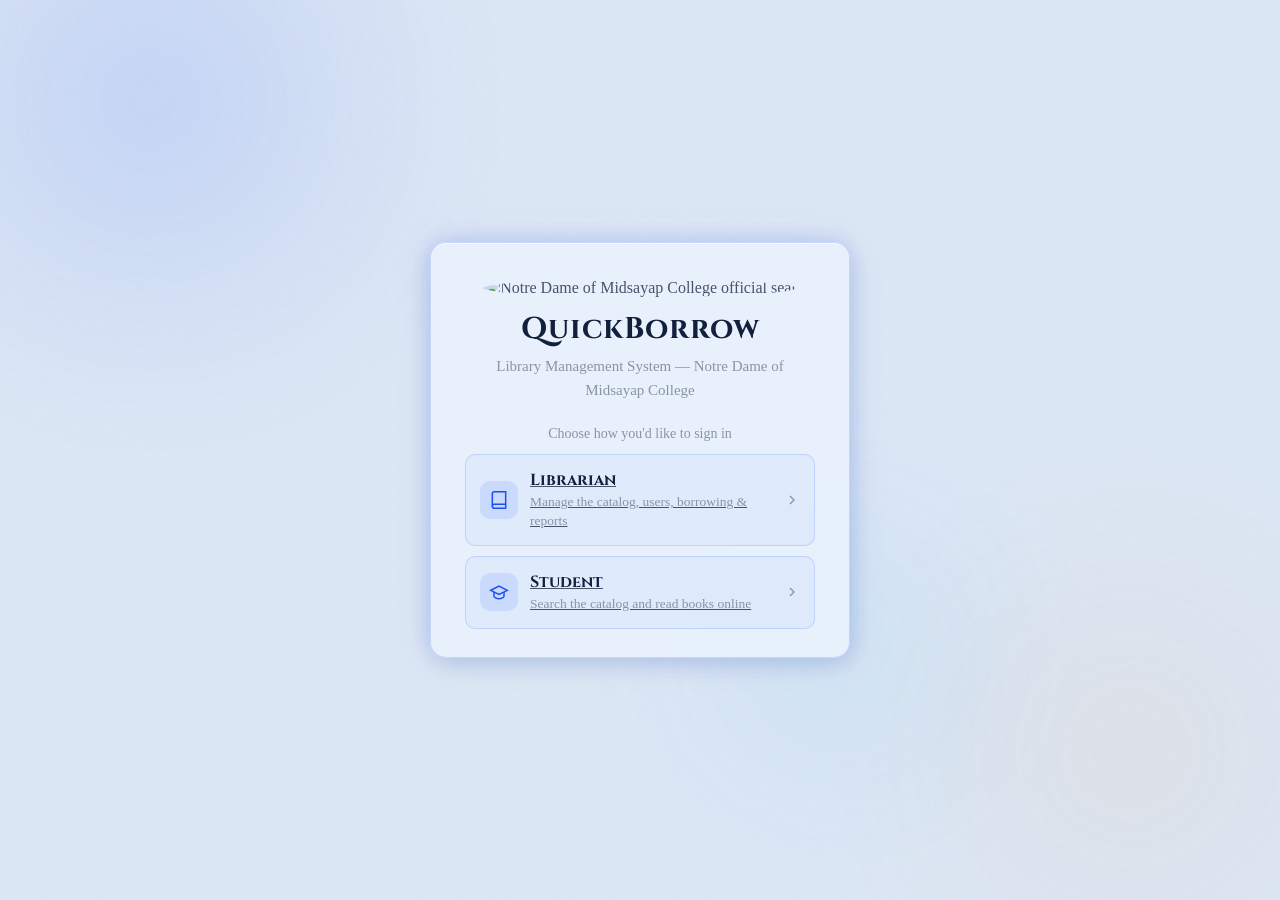
==== commit 31752629: "Fix HTML encoding issues in index.html" ====
--- a/index.html
+++ b/index.html
@@ -66,4 +66,4 @@
     if (seal) seal.src = 'https://tse2.mm.bing.net/th/id/OIP.Dg1QxmBsTRMotX-hBVGp9gHaG8?pid=Api&h=220&P=0';
   </script>
 </body>
-</html>+</html>
--- a/style.css
+++ b/style.css
@@ -30,16 +30,16 @@
   --cream:       #F5F5F5;
   --white:       #FFFFFF;
 
-  /* Backgrounds — softened to a muted khaki tone instead of bright white/grey */
-  --bg-base:   #E8E2CC;
-  --bg-deep:   #DED6BA;
-  --bg-orb1:   #D3C8A3;
-  --bg-orb2:   #E3D2AE;
-  --bg-orb3:   #D6CBA8;
-
-  /* Glass / surfaces (khaki-tinted cards on the muted canvas) */
-  --glass-bg:     rgba(238, 231, 208, 0.74);
-  --glass-bg2:    rgba(240, 234, 214, 0.90);
+  /* Backgrounds — soft light blue, easy on the eyes */
+  --bg-base:   #DCE7F5;
+  --bg-deep:   #CBDCEF;
+  --bg-orb1:   #B9D2EE;
+  --bg-orb2:   #D2E3F6;
+  --bg-orb3:   #C7DCF0;
+
+  /* Glass / surfaces (light-blue-tinted cards on the soft canvas) */
+  --glass-bg:     rgba(228, 238, 250, 0.74);
+  --glass-bg2:    rgba(233, 242, 252, 0.90);
   --glass-border: rgba(27, 78, 245, 0.16);
   --glass-gold:   rgba(242, 153, 74, 0.18);
   --glass-hover:  rgba(27, 78, 245, 0.07);
@@ -487,7 +487,7 @@
 
 /* ---- FORM ELEMENTS ---- */
 .glass-input {
-  background: rgba(244,238,220,.82);
+  background: rgba(230,240,251,.85);
   border: 1px solid rgba(76,125,255,.18);
   border-radius: var(--radius);
   color: var(--text-bright);
@@ -507,7 +507,7 @@
 .glass-input[type="date"] { color-scheme: light; }
 
 .glass-select {
-  background: rgba(244,238,220,.82);
+  background: rgba(230,240,251,.85);
   border: 1px solid rgba(76,125,255,.18);
   border-radius: var(--radius);
   color: var(--text-main);
@@ -519,7 +519,7 @@
 }
 .glass-select:focus { border-color: var(--green-mid); }
 .glass-select.sm { padding: 6px 10px; font-size: 14px; }
-.glass-select option { background: #F4EEDC; color: var(--text-bright); }
+.glass-select option { background: #E9F2FC; color: var(--text-bright); }
 
 /* ---- BUTTONS ---- */
 .btn-primary {
@@ -623,7 +623,7 @@
 .modal-overlay.open { display: flex; animation: fadeIn .2s ease; }
 @keyframes fadeIn { from{opacity:0} to{opacity:1} }
 .glass-modal {
-  background: rgba(244,238,220,.92);
+  background: rgba(233,242,252,.94);
   border: 1px solid rgba(76,125,255,.3);
   border-radius: var(--radius-lg);
   width: min(580px, 95vw);
@@ -831,7 +831,7 @@
 }
 
 .glass-textarea {
-  background: rgba(244,238,220,.82);
+  background: rgba(230,240,251,.85);
   border: 1px solid rgba(76,125,255,.18);
   border-radius: var(--radius);
   color: var(--text-bright);
@@ -1064,7 +1064,7 @@
 .a11y-btn {
   min-width: 30px; height: 30px; padding: 0 7px;
   display: inline-flex; align-items: center; justify-content: center;
-  background: rgba(244,238,220,.75); border: 1px solid var(--glass-border);
+  background: rgba(230,240,251,.78); border: 1px solid var(--glass-border);
   border-radius: 7px; color: var(--text-main); cursor: pointer;
   font-family: var(--font-mono); font-size: 13px; font-weight: 600;
   transition: all .15s;
@@ -1335,4 +1335,4 @@
 .profile-avatar-info { display: flex; flex-direction: column; gap: 4px; }
 .profile-name { font-family: var(--font-display); font-size: 17px; font-weight: 700; color: var(--text-bright); }
 .profile-meta { font-size: 14px; color: var(--text-dim); }
-.sm-btn { align-self: flex-start; margin-top: 6px; padding: 5px 12px; font-size: 13.5px; }+.sm-btn { align-self: flex-start; margin-top: 6px; padding: 5px 12px; font-size: 13.5px; }
